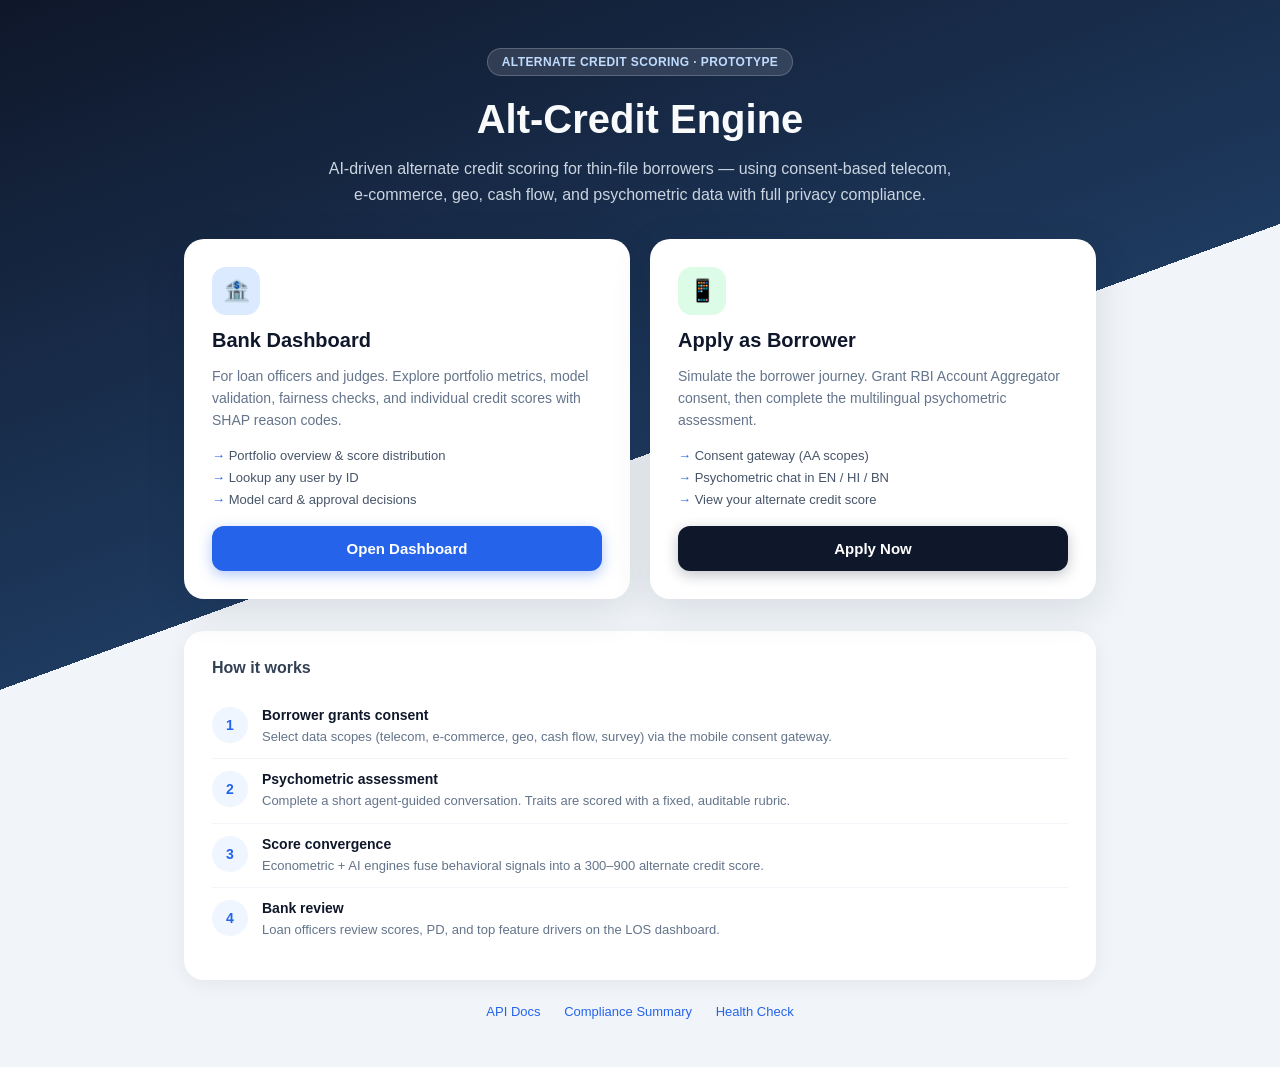
==== frontend/index.html @ 8cc3a541 "smol edits" ====
<!DOCTYPE html>
<html lang="en">
<head>
  <meta charset="UTF-8">
  <meta name="viewport" content="width=device-width, initial-scale=1.0">
  <title>Alt-Credit Engine</title>
  <style>
    * { box-sizing: border-box; margin: 0; padding: 0; }
    body {
      font-family: -apple-system, BlinkMacSystemFont, "Segoe UI", Roboto, sans-serif;
      background: linear-gradient(160deg, #0f172a 0%, #1e3a5f 45%, #f1f5f9 45%);
      color: #1e293b;
      min-height: 100vh;
    }
    .hero {
      max-width: 960px;
      margin: 0 auto;
      padding: 48px 24px 32px;
      color: #f8fafc;
      text-align: center;
    }
    .hero-badge {
      display: inline-block;
      padding: 6px 14px;
      border-radius: 999px;
      background: rgba(255,255,255,0.12);
      border: 1px solid rgba(255,255,255,0.2);
      font-size: 12px;
      font-weight: 600;
      letter-spacing: 0.4px;
      text-transform: uppercase;
      color: #bfdbfe;
      margin-bottom: 20px;
    }
    .hero h1 {
      font-size: clamp(28px, 5vw, 40px);
      font-weight: 800;
      line-height: 1.15;
      margin-bottom: 14px;
    }
    .hero p {
      font-size: 16px;
      line-height: 1.6;
      color: #cbd5e1;
      max-width: 640px;
      margin: 0 auto;
    }
    .container {
      max-width: 960px;
      margin: 0 auto;
      padding: 0 24px 48px;
    }
    .cards {
      display: grid;
      grid-template-columns: repeat(auto-fit, minmax(280px, 1fr));
      gap: 20px;
      margin-bottom: 32px;
    }
    .card {
      background: white;
      border-radius: 20px;
      padding: 28px;
      box-shadow: 0 10px 40px rgba(15, 23, 42, 0.12);
      display: flex;
      flex-direction: column;
      gap: 14px;
    }
    .card-icon {
      width: 48px;
      height: 48px;
      border-radius: 14px;
      display: flex;
      align-items: center;
      justify-content: center;
      font-size: 22px;
    }
    .card-icon.bank { background: #dbeafe; }
    .card-icon.borrower { background: #dcfce7; }
    .card h2 {
      font-size: 20px;
      font-weight: 700;
      color: #0f172a;
    }
    .card p {
      font-size: 14px;
      line-height: 1.55;
      color: #64748b;
      flex: 1;
    }
    .card ul {
      list-style: none;
      font-size: 13px;
      color: #475569;
      line-height: 1.7;
    }
    .card ul li::before {
      content: "→ ";
      color: #2563eb;
      font-weight: 700;
    }
    .btn {
      display: inline-flex;
      align-items: center;
      justify-content: center;
      gap: 8px;
      padding: 14px 20px;
      border-radius: 12px;
      font-size: 15px;
      font-weight: 700;
      text-decoration: none;
      border: none;
      cursor: pointer;
      transition: transform 0.15s ease, box-shadow 0.15s ease;
    }
    .btn:hover { transform: translateY(-1px); }
    .btn-primary {
      background: #2563eb;
      color: white;
      box-shadow: 0 4px 14px rgba(37, 99, 235, 0.35);
    }
    .btn-secondary {
      background: #0f172a;
      color: white;
      box-shadow: 0 4px 14px rgba(15, 23, 42, 0.25);
    }
    .steps {
      background: white;
      border-radius: 20px;
      padding: 28px;
      box-shadow: 0 4px 20px rgba(15, 23, 42, 0.06);
      margin-bottom: 24px;
    }
    .steps h3 {
      font-size: 16px;
      font-weight: 700;
      color: #334155;
      margin-bottom: 18px;
    }
    .step-row {
      display: grid;
      grid-template-columns: 36px 1fr;
      gap: 14px;
      padding: 12px 0;
      border-bottom: 1px solid #f1f5f9;
    }
    .step-row:last-child { border-bottom: none; }
    .step-num {
      width: 36px;
      height: 36px;
      border-radius: 50%;
      background: #eff6ff;
      color: #2563eb;
      font-weight: 800;
      font-size: 14px;
      display: flex;
      align-items: center;
      justify-content: center;
    }
    .step-row strong {
      display: block;
      font-size: 14px;
      color: #0f172a;
      margin-bottom: 4px;
    }
    .step-row span {
      font-size: 13px;
      color: #64748b;
      line-height: 1.5;
    }
    .footer-links {
      text-align: center;
      font-size: 13px;
      color: #64748b;
    }
    .footer-links a {
      color: #2563eb;
      text-decoration: none;
      margin: 0 10px;
    }
    .footer-links a:hover { text-decoration: underline; }
  </style>
</head>
<body>
  <section class="hero">
    <div class="hero-badge">Alternate Credit Scoring · Prototype</div>
    <h1>Alt-Credit Engine</h1>
    <p>
      AI-driven alternate credit scoring for thin-file borrowers — using consent-based
      telecom, e-commerce, geo, cash flow, and psychometric data with full privacy compliance.
    </p>
  </section>

  <div class="container">
    <div class="cards">
      <article class="card">
        <div class="card-icon bank">🏦</div>
        <h2>Bank Dashboard</h2>
        <p>
          For loan officers and judges. Explore portfolio metrics, model validation,
          fairness checks, and individual credit scores with SHAP reason codes.
        </p>
        <ul>
          <li>Portfolio overview &amp; score distribution</li>
          <li>Lookup any user by ID</li>
          <li>Model card &amp; approval decisions</li>
        </ul>
        <a class="btn btn-primary" href="/dashboard">Open Dashboard</a>
      </article>

      <article class="card">
        <div class="card-icon borrower">📱</div>
        <h2>Apply as Borrower</h2>
        <p>
          Simulate the borrower journey. Grant RBI Account Aggregator consent,
          then complete the multilingual psychometric assessment.
        </p>
        <ul>
          <li>Consent gateway (AA scopes)</li>
          <li>Psychometric chat in EN / HI / BN</li>
          <li>View your alternate credit score</li>
        </ul>
        <a class="btn btn-secondary" href="/apply">Apply Now</a>
      </article>
    </div>

    <div class="steps">
      <h3>How it works</h3>
      <div class="step-row">
        <div class="step-num">1</div>
        <div>
          <strong>Borrower grants consent</strong>
          <span>Select data scopes (telecom, e-commerce, geo, cash flow, survey) via the mobile consent gateway.</span>
        </div>
      </div>
      <div class="step-row">
        <div class="step-num">2</div>
        <div>
          <strong>Psychometric assessment</strong>
          <span>Complete a short agent-guided conversation. Traits are scored with a fixed, auditable rubric.</span>
        </div>
      </div>
      <div class="step-row">
        <div class="step-num">3</div>
        <div>
          <strong>Score convergence</strong>
          <span>Econometric + AI engines fuse behavioral signals into a 300–900 alternate credit score.</span>
        </div>
      </div>
      <div class="step-row">
        <div class="step-num">4</div>
        <div>
          <strong>Bank review</strong>
          <span>Loan officers review scores, PD, and top feature drivers on the LOS dashboard.</span>
        </div>
      </div>
    </div>

    <div class="footer-links">
      <a href="/docs">API Docs</a>
      <a href="/consent/compliance">Compliance Summary</a>
      <a href="/health">Health Check</a>
    </div>
  </div>
</body>
</html>
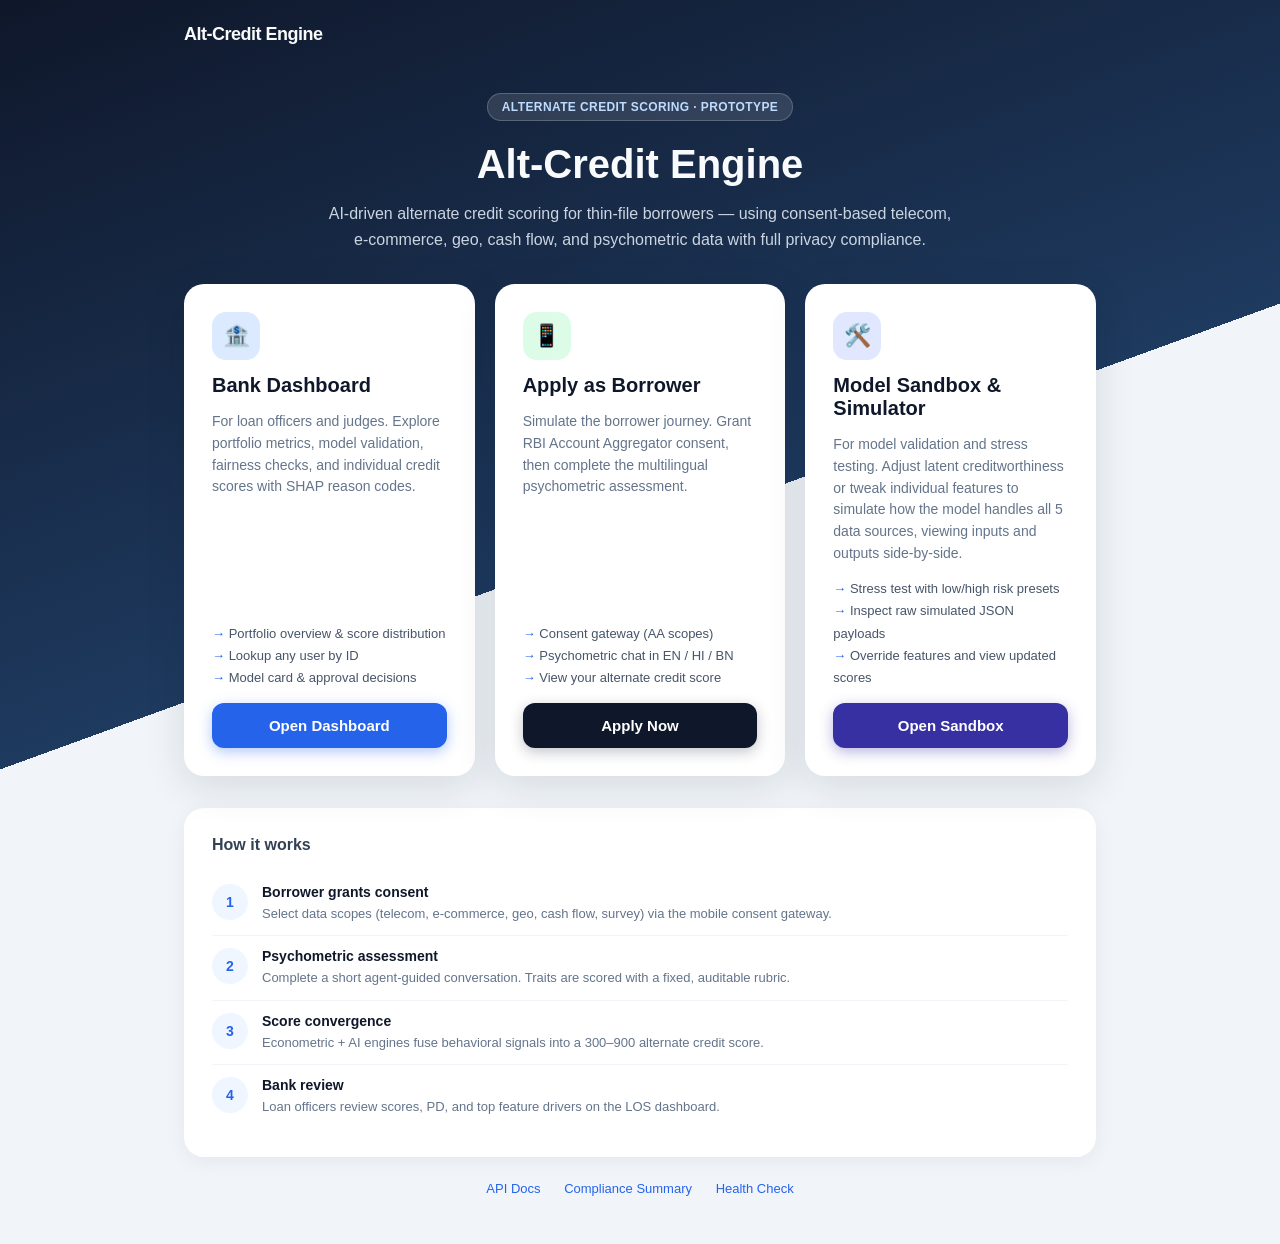
==== commit af029cef: "Bubi's first edits" ====
--- a/frontend/index.html
+++ b/frontend/index.html
@@ -1,17 +1,24 @@
 <!DOCTYPE html>
 <html lang="en">
+
 <head>
   <meta charset="UTF-8">
   <meta name="viewport" content="width=device-width, initial-scale=1.0">
   <title>Alt-Credit Engine</title>
   <style>
-    * { box-sizing: border-box; margin: 0; padding: 0; }
+    * {
+      box-sizing: border-box;
+      margin: 0;
+      padding: 0;
+    }
+
     body {
       font-family: -apple-system, BlinkMacSystemFont, "Segoe UI", Roboto, sans-serif;
       background: linear-gradient(160deg, #0f172a 0%, #1e3a5f 45%, #f1f5f9 45%);
       color: #1e293b;
       min-height: 100vh;
     }
+
     .hero {
       max-width: 960px;
       margin: 0 auto;
@@ -19,12 +26,13 @@
       color: #f8fafc;
       text-align: center;
     }
+
     .hero-badge {
       display: inline-block;
       padding: 6px 14px;
       border-radius: 999px;
-      background: rgba(255,255,255,0.12);
-      border: 1px solid rgba(255,255,255,0.2);
+      background: rgba(255, 255, 255, 0.12);
+      border: 1px solid rgba(255, 255, 255, 0.2);
       font-size: 12px;
       font-weight: 600;
       letter-spacing: 0.4px;
@@ -32,12 +40,14 @@
       color: #bfdbfe;
       margin-bottom: 20px;
     }
+
     .hero h1 {
       font-size: clamp(28px, 5vw, 40px);
       font-weight: 800;
       line-height: 1.15;
       margin-bottom: 14px;
     }
+
     .hero p {
       font-size: 16px;
       line-height: 1.6;
@@ -45,17 +55,20 @@
       max-width: 640px;
       margin: 0 auto;
     }
+
     .container {
       max-width: 960px;
       margin: 0 auto;
       padding: 0 24px 48px;
     }
+
     .cards {
       display: grid;
       grid-template-columns: repeat(auto-fit, minmax(280px, 1fr));
       gap: 20px;
       margin-bottom: 32px;
     }
+
     .card {
       background: white;
       border-radius: 20px;
@@ -65,6 +78,7 @@
       flex-direction: column;
       gap: 14px;
     }
+
     .card-icon {
       width: 48px;
       height: 48px;
@@ -74,30 +88,41 @@
       justify-content: center;
       font-size: 22px;
     }
-    .card-icon.bank { background: #dbeafe; }
-    .card-icon.borrower { background: #dcfce7; }
+
+    .card-icon.bank {
+      background: #dbeafe;
+    }
+
+    .card-icon.borrower {
+      background: #dcfce7;
+    }
+
     .card h2 {
       font-size: 20px;
       font-weight: 700;
       color: #0f172a;
     }
+
     .card p {
       font-size: 14px;
       line-height: 1.55;
       color: #64748b;
       flex: 1;
     }
+
     .card ul {
       list-style: none;
       font-size: 13px;
       color: #475569;
       line-height: 1.7;
     }
+
     .card ul li::before {
       content: "→ ";
       color: #2563eb;
       font-weight: 700;
     }
+
     .btn {
       display: inline-flex;
       align-items: center;
@@ -112,17 +137,23 @@
       cursor: pointer;
       transition: transform 0.15s ease, box-shadow 0.15s ease;
     }
-    .btn:hover { transform: translateY(-1px); }
+
+    .btn:hover {
+      transform: translateY(-1px);
+    }
+
     .btn-primary {
       background: #2563eb;
       color: white;
       box-shadow: 0 4px 14px rgba(37, 99, 235, 0.35);
     }
+
     .btn-secondary {
       background: #0f172a;
       color: white;
       box-shadow: 0 4px 14px rgba(15, 23, 42, 0.25);
     }
+
     .steps {
       background: white;
       border-radius: 20px;
@@ -130,12 +161,14 @@
       box-shadow: 0 4px 20px rgba(15, 23, 42, 0.06);
       margin-bottom: 24px;
     }
+
     .steps h3 {
       font-size: 16px;
       font-weight: 700;
       color: #334155;
       margin-bottom: 18px;
     }
+
     .step-row {
       display: grid;
       grid-template-columns: 36px 1fr;
@@ -143,7 +176,11 @@
       padding: 12px 0;
       border-bottom: 1px solid #f1f5f9;
     }
-    .step-row:last-child { border-bottom: none; }
+
+    .step-row:last-child {
+      border-bottom: none;
+    }
+
     .step-num {
       width: 36px;
       height: 36px;
@@ -156,35 +193,97 @@
       align-items: center;
       justify-content: center;
     }
+
     .step-row strong {
       display: block;
       font-size: 14px;
       color: #0f172a;
       margin-bottom: 4px;
     }
+
     .step-row span {
       font-size: 13px;
       color: #64748b;
       line-height: 1.5;
     }
+
     .footer-links {
       text-align: center;
       font-size: 13px;
       color: #64748b;
     }
+
     .footer-links a {
       color: #2563eb;
       text-decoration: none;
       margin: 0 10px;
     }
-    .footer-links a:hover { text-decoration: underline; }
+
+    .footer-links a:hover {
+      text-decoration: underline;
+    }
+
+    .topbar-container {
+      max-width: 960px;
+      margin: 0 auto;
+      padding: 24px 24px 0;
+      display: flex;
+      justify-content: space-between;
+      align-items: center;
+    }
+
+    .topbar-logo {
+      font-size: 18px;
+      font-weight: 800;
+      color: #f8fafc;
+      letter-spacing: -0.5px;
+    }
+
+    .lang-selector {
+      display: flex;
+      gap: 6px;
+      background: rgba(255, 255, 255, 0.06);
+      border: 1px solid rgba(255, 255, 255, 0.12);
+      padding: 4px;
+      border-radius: 12px;
+    }
+
+    .lang-btn {
+      background: transparent;
+      border: none;
+      color: #94a3b8;
+      padding: 6px 12px;
+      border-radius: 8px;
+      font-size: 13px;
+      font-weight: 600;
+      cursor: pointer;
+      transition: all 0.2s ease;
+    }
+
+    .lang-btn:hover {
+      color: #f8fafc;
+      background: rgba(255, 255, 255, 0.05);
+    }
+
+    .lang-btn.active {
+      color: #ffffff;
+      background: #2563eb;
+      box-shadow: 0 2px 8px rgba(37, 99, 235, 0.35);
+    }
   </style>
+  <script src="/static/translations.js"></script>
 </head>
+
 <body>
+  <header class="topbar-container">
+    <div class="topbar-logo">Alt-Credit Engine</div>
+    <div id="language-selector-root"></div>
+  </header>
+
   <section class="hero">
-    <div class="hero-badge">Alternate Credit Scoring · Prototype</div>
-    <h1>Alt-Credit Engine</h1>
-    <p>
+    <div class="hero-badge" data-i18n="hero-badge">Alternate Credit Scoring · Prototype</div>
+    <h1 data-i18n="hero-title">Alt-Credit Engine</h1>
+    <p data-i18n="hero-subtitle">
       AI-driven alternate credit scoring for thin-file borrowers — using consent-based
       telecom, e-commerce, geo, cash flow, and psychometric data with full privacy compliance.
     </p>
@@ -194,72 +293,95 @@
     <div class="cards">
       <article class="card">
         <div class="card-icon bank">🏦</div>
-        <h2>Bank Dashboard</h2>
-        <p>
+        <h2 data-i18n="card-dashboard-title">Bank Dashboard</h2>
+        <p data-i18n="card-dashboard-desc">
           For loan officers and judges. Explore portfolio metrics, model validation,
           fairness checks, and individual credit scores with SHAP reason codes.
         </p>
         <ul>
-          <li>Portfolio overview &amp; score distribution</li>
-          <li>Lookup any user by ID</li>
-          <li>Model card &amp; approval decisions</li>
+          <li data-i18n="card-dashboard-li1">Portfolio overview &amp; score distribution</li>
+          <li data-i18n="card-dashboard-li2">Lookup any user by ID</li>
+          <li data-i18n="card-dashboard-li3">Model card &amp; approval decisions</li>
         </ul>
-        <a class="btn btn-primary" href="/dashboard">Open Dashboard</a>
+        <a class="btn btn-primary" href="/dashboard" data-i18n="card-dashboard-btn">Open Dashboard</a>
       </article>
 
       <article class="card">
         <div class="card-icon borrower">📱</div>
-        <h2>Apply as Borrower</h2>
-        <p>
+        <h2 data-i18n="card-apply-title">Apply as Borrower</h2>
+        <p data-i18n="card-apply-desc">
           Simulate the borrower journey. Grant RBI Account Aggregator consent,
           then complete the multilingual psychometric assessment.
         </p>
         <ul>
-          <li>Consent gateway (AA scopes)</li>
-          <li>Psychometric chat in EN / HI / BN</li>
-          <li>View your alternate credit score</li>
+          <li data-i18n="card-apply-li1">Consent gateway (AA scopes)</li>
+          <li data-i18n="card-apply-li2">Psychometric chat in EN / HI / BN</li>
+          <li data-i18n="card-apply-li3">View your alternate credit score</li>
         </ul>
-        <a class="btn btn-secondary" href="/apply">Apply Now</a>
+        <a class="btn btn-secondary" href="/apply" data-i18n="card-apply-btn">Apply Now</a>
+      </article>
+
+      <article class="card">
+        <div class="card-icon" style="background:#e0e7ff; color:#3730a3;">🛠️</div>
+        <h2 data-i18n="card-sandbox-title">Model Sandbox &amp; Simulator</h2>
+        <p data-i18n="card-sandbox-desc">
+          For model validation and stress testing. Adjust latent creditworthiness or tweak individual features to
+          simulate how the model handles all 5 data sources, viewing inputs and outputs side-by-side.
+        </p>
+        <ul>
+          <li data-i18n="card-sandbox-li1">Stress test with low/high risk presets</li>
+          <li data-i18n="card-sandbox-li2">Inspect raw simulated JSON payloads</li>
+          <li data-i18n="card-sandbox-li3">Override features and view updated scores</li>
+        </ul>
+        <a class="btn btn-secondary" href="/sandbox" data-i18n="card-sandbox-btn"
+          style="background:#3730a3; color:white; box-shadow:0 4px 14px rgba(55,48,163,0.35);">Open Sandbox</a>
       </article>
     </div>
 
     <div class="steps">
-      <h3>How it works</h3>
+      <h3 data-i18n="steps-title">How it works</h3>
       <div class="step-row">
         <div class="step-num">1</div>
         <div>
-          <strong>Borrower grants consent</strong>
-          <span>Select data scopes (telecom, e-commerce, geo, cash flow, survey) via the mobile consent gateway.</span>
+          <strong data-i18n="step1-title">Borrower grants consent</strong>
+          <span data-i18n="step1-desc">Select data scopes (telecom, e-commerce, geo, cash flow, survey) via the mobile consent gateway.</span>
         </div>
       </div>
       <div class="step-row">
         <div class="step-num">2</div>
         <div>
-          <strong>Psychometric assessment</strong>
-          <span>Complete a short agent-guided conversation. Traits are scored with a fixed, auditable rubric.</span>
+          <strong data-i18n="step2-title">Psychometric assessment</strong>
+          <span data-i18n="step2-desc">Complete a short agent-guided conversation. Traits are scored with a fixed, auditable rubric.</span>
         </div>
       </div>
       <div class="step-row">
         <div class="step-num">3</div>
         <div>
-          <strong>Score convergence</strong>
-          <span>Econometric + AI engines fuse behavioral signals into a 300–900 alternate credit score.</span>
+          <strong data-i18n="step3-title">Score convergence</strong>
+          <span data-i18n="step3-desc">Econometric + AI engines fuse behavioral signals into a 300–900 alternate credit score.</span>
         </div>
       </div>
       <div class="step-row">
         <div class="step-num">4</div>
         <div>
-          <strong>Bank review</strong>
-          <span>Loan officers review scores, PD, and top feature drivers on the LOS dashboard.</span>
+          <strong data-i18n="step4-title">Bank review</strong>
+          <span data-i18n="step4-desc">Loan officers review scores, PD, and top feature drivers on the LOS dashboard.</span>
         </div>
       </div>
     </div>
 
     <div class="footer-links">
-      <a href="/docs">API Docs</a>
-      <a href="/consent/compliance">Compliance Summary</a>
-      <a href="/health">Health Check</a>
+      <a href="/docs" data-i18n="footer-docs">API Docs</a>
+      <a href="/consent/compliance" data-i18n="footer-compliance">Compliance Summary</a>
+      <a href="/health" data-i18n="footer-health">Health Check</a>
     </div>
   </div>
+
+  <script>
+    document.addEventListener('DOMContentLoaded', () => {
+      setupLanguageSelector('language-selector-root');
+    });
+  </script>
 </body>
-</html>
+
+</html>
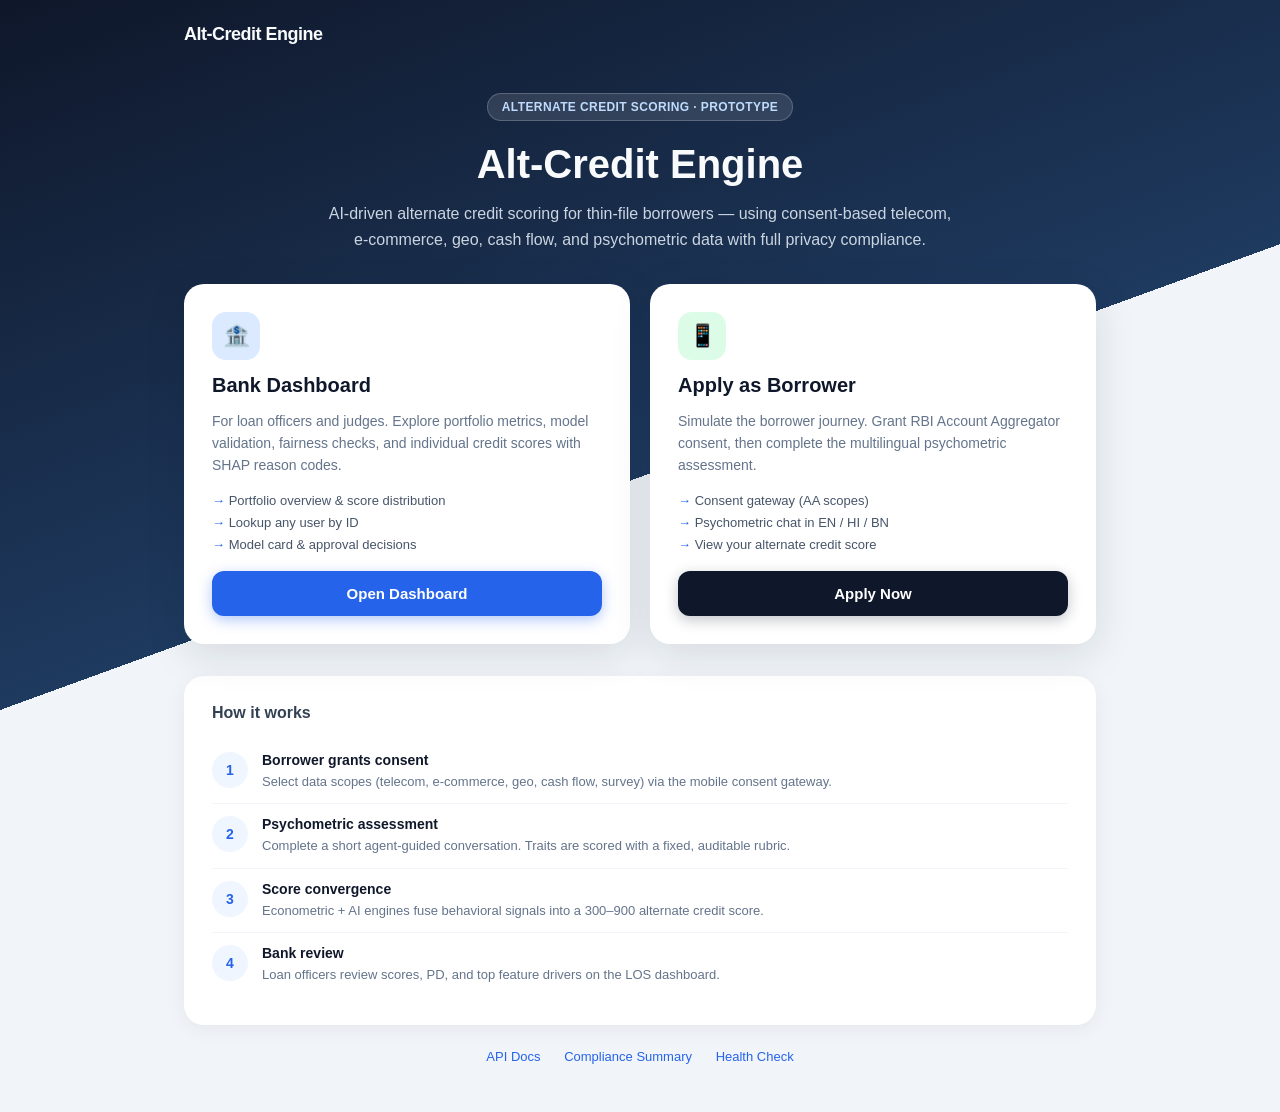
==== commit c22b2342: "Removed Sandbox" ====
--- a/frontend/index.html
+++ b/frontend/index.html
@@ -319,22 +319,6 @@
           <li data-i18n="card-apply-li3">View your alternate credit score</li>
         </ul>
         <a class="btn btn-secondary" href="/apply" data-i18n="card-apply-btn">Apply Now</a>
-      </article>
-
-      <article class="card">
-        <div class="card-icon" style="background:#e0e7ff; color:#3730a3;">🛠️</div>
-        <h2 data-i18n="card-sandbox-title">Model Sandbox &amp; Simulator</h2>
-        <p data-i18n="card-sandbox-desc">
-          For model validation and stress testing. Adjust latent creditworthiness or tweak individual features to
-          simulate how the model handles all 5 data sources, viewing inputs and outputs side-by-side.
-        </p>
-        <ul>
-          <li data-i18n="card-sandbox-li1">Stress test with low/high risk presets</li>
-          <li data-i18n="card-sandbox-li2">Inspect raw simulated JSON payloads</li>
-          <li data-i18n="card-sandbox-li3">Override features and view updated scores</li>
-        </ul>
-        <a class="btn btn-secondary" href="/sandbox" data-i18n="card-sandbox-btn"
-          style="background:#3730a3; color:white; box-shadow:0 4px 14px rgba(55,48,163,0.35);">Open Sandbox</a>
       </article>
     </div>
 
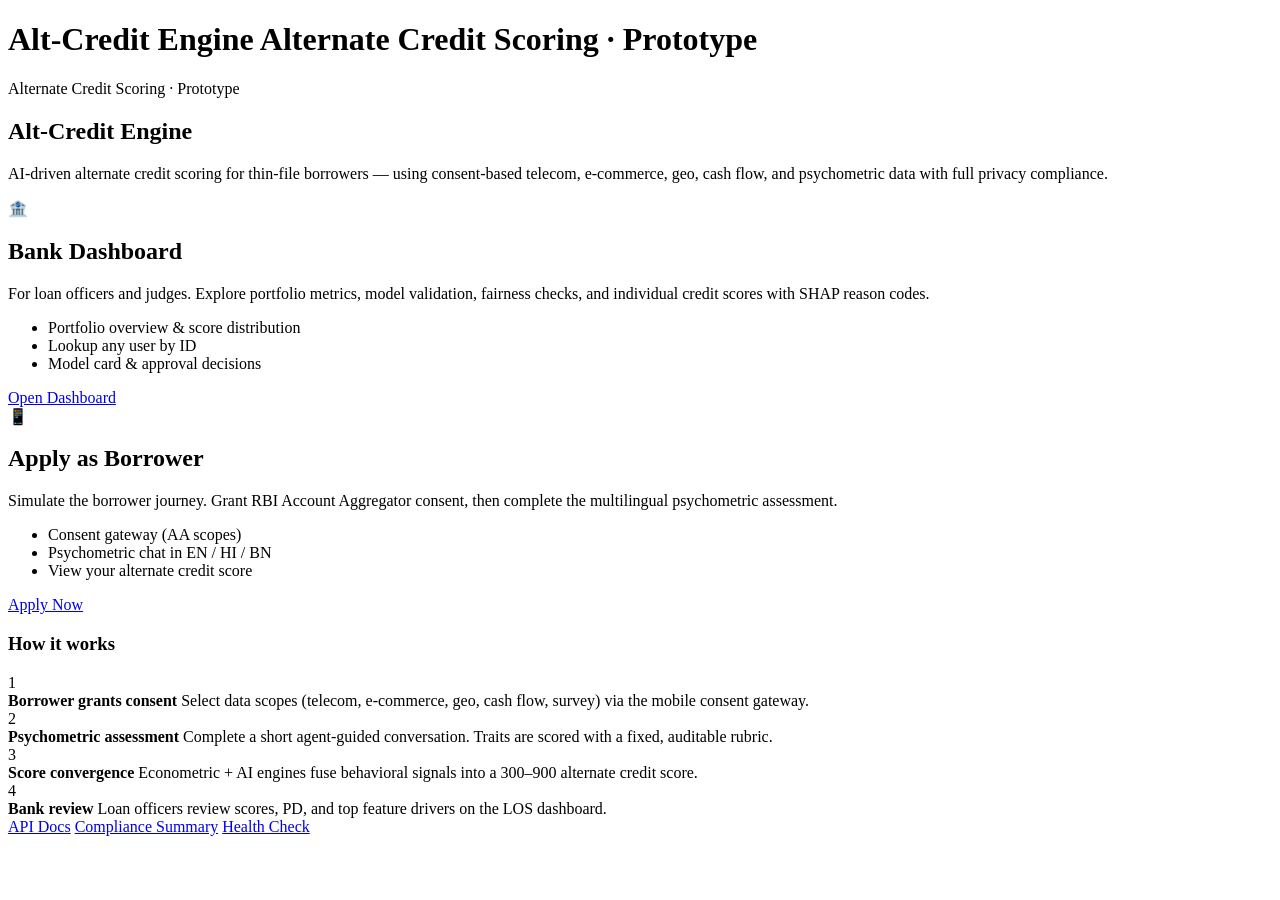
==== commit 7a61ab2d: "Modifications" ====
--- a/frontend/index.html
+++ b/frontend/index.html
@@ -5,279 +5,30 @@
   <meta charset="UTF-8">
   <meta name="viewport" content="width=device-width, initial-scale=1.0">
   <title>Alt-Credit Engine</title>
-  <style>
-    * {
-      box-sizing: border-box;
-      margin: 0;
-      padding: 0;
-    }
-
-    body {
-      font-family: -apple-system, BlinkMacSystemFont, "Segoe UI", Roboto, sans-serif;
-      background: linear-gradient(160deg, #0f172a 0%, #1e3a5f 45%, #f1f5f9 45%);
-      color: #1e293b;
-      min-height: 100vh;
-    }
-
-    .hero {
-      max-width: 960px;
-      margin: 0 auto;
-      padding: 48px 24px 32px;
-      color: #f8fafc;
-      text-align: center;
-    }
-
-    .hero-badge {
-      display: inline-block;
-      padding: 6px 14px;
-      border-radius: 999px;
-      background: rgba(255, 255, 255, 0.12);
-      border: 1px solid rgba(255, 255, 255, 0.2);
-      font-size: 12px;
-      font-weight: 600;
-      letter-spacing: 0.4px;
-      text-transform: uppercase;
-      color: #bfdbfe;
-      margin-bottom: 20px;
-    }
-
-    .hero h1 {
-      font-size: clamp(28px, 5vw, 40px);
-      font-weight: 800;
-      line-height: 1.15;
-      margin-bottom: 14px;
-    }
-
-    .hero p {
-      font-size: 16px;
-      line-height: 1.6;
-      color: #cbd5e1;
-      max-width: 640px;
-      margin: 0 auto;
-    }
-
-    .container {
-      max-width: 960px;
-      margin: 0 auto;
-      padding: 0 24px 48px;
-    }
-
-    .cards {
-      display: grid;
-      grid-template-columns: repeat(auto-fit, minmax(280px, 1fr));
-      gap: 20px;
-      margin-bottom: 32px;
-    }
-
-    .card {
-      background: white;
-      border-radius: 20px;
-      padding: 28px;
-      box-shadow: 0 10px 40px rgba(15, 23, 42, 0.12);
-      display: flex;
-      flex-direction: column;
-      gap: 14px;
-    }
-
-    .card-icon {
-      width: 48px;
-      height: 48px;
-      border-radius: 14px;
-      display: flex;
-      align-items: center;
-      justify-content: center;
-      font-size: 22px;
-    }
-
-    .card-icon.bank {
-      background: #dbeafe;
-    }
-
-    .card-icon.borrower {
-      background: #dcfce7;
-    }
-
-    .card h2 {
-      font-size: 20px;
-      font-weight: 700;
-      color: #0f172a;
-    }
-
-    .card p {
-      font-size: 14px;
-      line-height: 1.55;
-      color: #64748b;
-      flex: 1;
-    }
-
-    .card ul {
-      list-style: none;
-      font-size: 13px;
-      color: #475569;
-      line-height: 1.7;
-    }
-
-    .card ul li::before {
-      content: "→ ";
-      color: #2563eb;
-      font-weight: 700;
-    }
-
-    .btn {
-      display: inline-flex;
-      align-items: center;
-      justify-content: center;
-      gap: 8px;
-      padding: 14px 20px;
-      border-radius: 12px;
-      font-size: 15px;
-      font-weight: 700;
-      text-decoration: none;
-      border: none;
-      cursor: pointer;
-      transition: transform 0.15s ease, box-shadow 0.15s ease;
-    }
-
-    .btn:hover {
-      transform: translateY(-1px);
-    }
-
-    .btn-primary {
-      background: #2563eb;
-      color: white;
-      box-shadow: 0 4px 14px rgba(37, 99, 235, 0.35);
-    }
-
-    .btn-secondary {
-      background: #0f172a;
-      color: white;
-      box-shadow: 0 4px 14px rgba(15, 23, 42, 0.25);
-    }
-
-    .steps {
-      background: white;
-      border-radius: 20px;
-      padding: 28px;
-      box-shadow: 0 4px 20px rgba(15, 23, 42, 0.06);
-      margin-bottom: 24px;
-    }
-
-    .steps h3 {
-      font-size: 16px;
-      font-weight: 700;
-      color: #334155;
-      margin-bottom: 18px;
-    }
-
-    .step-row {
-      display: grid;
-      grid-template-columns: 36px 1fr;
-      gap: 14px;
-      padding: 12px 0;
-      border-bottom: 1px solid #f1f5f9;
-    }
-
-    .step-row:last-child {
-      border-bottom: none;
-    }
-
-    .step-num {
-      width: 36px;
-      height: 36px;
-      border-radius: 50%;
-      background: #eff6ff;
-      color: #2563eb;
-      font-weight: 800;
-      font-size: 14px;
-      display: flex;
-      align-items: center;
-      justify-content: center;
-    }
-
-    .step-row strong {
-      display: block;
-      font-size: 14px;
-      color: #0f172a;
-      margin-bottom: 4px;
-    }
-
-    .step-row span {
-      font-size: 13px;
-      color: #64748b;
-      line-height: 1.5;
-    }
-
-    .footer-links {
-      text-align: center;
-      font-size: 13px;
-      color: #64748b;
-    }
-
-    .footer-links a {
-      color: #2563eb;
-      text-decoration: none;
-      margin: 0 10px;
-    }
-
-    .footer-links a:hover {
-      text-decoration: underline;
-    }
-
-    .topbar-container {
-      max-width: 960px;
-      margin: 0 auto;
-      padding: 24px 24px 0;
-      display: flex;
-      justify-content: space-between;
-      align-items: center;
-    }
-
-    .topbar-logo {
-      font-size: 18px;
-      font-weight: 800;
-      color: #f8fafc;
-      letter-spacing: -0.5px;
-    }
-
-    .lang-selector {
-      display: flex;
-      gap: 6px;
-      background: rgba(255, 255, 255, 0.06);
-      border: 1px solid rgba(255, 255, 255, 0.12);
-      padding: 4px;
-      border-radius: 12px;
-    }
-
-    .lang-btn {
-      background: transparent;
-      border: none;
-      color: #94a3b8;
-      padding: 6px 12px;
-      border-radius: 8px;
-      font-size: 13px;
-      font-weight: 600;
-      cursor: pointer;
-      transition: all 0.2s ease;
-    }
-
-    .lang-btn:hover {
-      color: #f8fafc;
-      background: rgba(255, 255, 255, 0.05);
-    }
-
-    .lang-btn.active {
-      color: #ffffff;
-      background: #2563eb;
-      box-shadow: 0 2px 8px rgba(37, 99, 235, 0.35);
-    }
-  </style>
-  <script src="/static/translations.js"></script>
+  <link rel="stylesheet" href="/static/css/global.css?v=1.0.0">
+  <link rel="stylesheet" href="/static/css/index.css?v=1.0.0">
+  <script src="/static/translations.js?v=1.0.2"></script>
 </head>
 
 <body>
-  <header class="topbar-container">
-    <div class="topbar-logo">Alt-Credit Engine</div>
-    <div id="language-selector-root"></div>
+  <div id="timeout-banner" style="display: none; background-color: #fef2f2; border: 1px solid #fee2e2; border-radius: 12px; padding: 16px; margin: 24px auto 0; max-width: 912px; color: #991b1b; align-items: center; justify-content: space-between; box-shadow: 0 4px 12px rgba(153, 27, 27, 0.08);">
+    <div style="display: flex; align-items: center; gap: 12px;">
+      <span style="font-size: 20px;">⚠️</span>
+      <div>
+        <strong style="display: block; font-size: 14px; font-weight: 700;" data-i18n="timeout-title">Session Expired</strong>
+        <span style="font-size: 13px; color: #b91c1c;" data-i18n="timeout-desc">Your session has ended due to inactivity. Please restart your request/review.</span>
+      </div>
+    </div>
+    <button onclick="document.getElementById('timeout-banner').style.display='none'" style="background: none; border: none; font-size: 18px; color: #991b1b; cursor: pointer; font-weight: 700; padding: 4px 8px;">&times;</button>
+  </div>
+
+  <header class="app-header">
+    <div class="app-header-left">
+      <h1><a href="/" style="color: inherit; text-decoration: none;">Alt-Credit Engine</a> <span class="sub" data-i18n="hero-badge">Alternate Credit Scoring · Prototype</span></h1>
+    </div>
+    <div class="app-header-right">
+      <div id="language-selector-root"></div>
+    </div>
   </header>
 
   <section class="hero">
@@ -364,6 +115,18 @@
   <script>
     document.addEventListener('DOMContentLoaded', () => {
       setupLanguageSelector('language-selector-root');
+
+      // Check if timeout query parameter is true
+      const urlParams = new URLSearchParams(window.location.search);
+      if (urlParams.get('timeout') === 'true') {
+        const banner = document.getElementById('timeout-banner');
+        if (banner) {
+          banner.style.display = 'flex';
+        }
+        // Clean up the URL so refreshing doesn't show the timeout banner again
+        const newUrl = window.location.pathname;
+        window.history.replaceState({}, document.title, newUrl);
+      }
     });
   </script>
 </body>
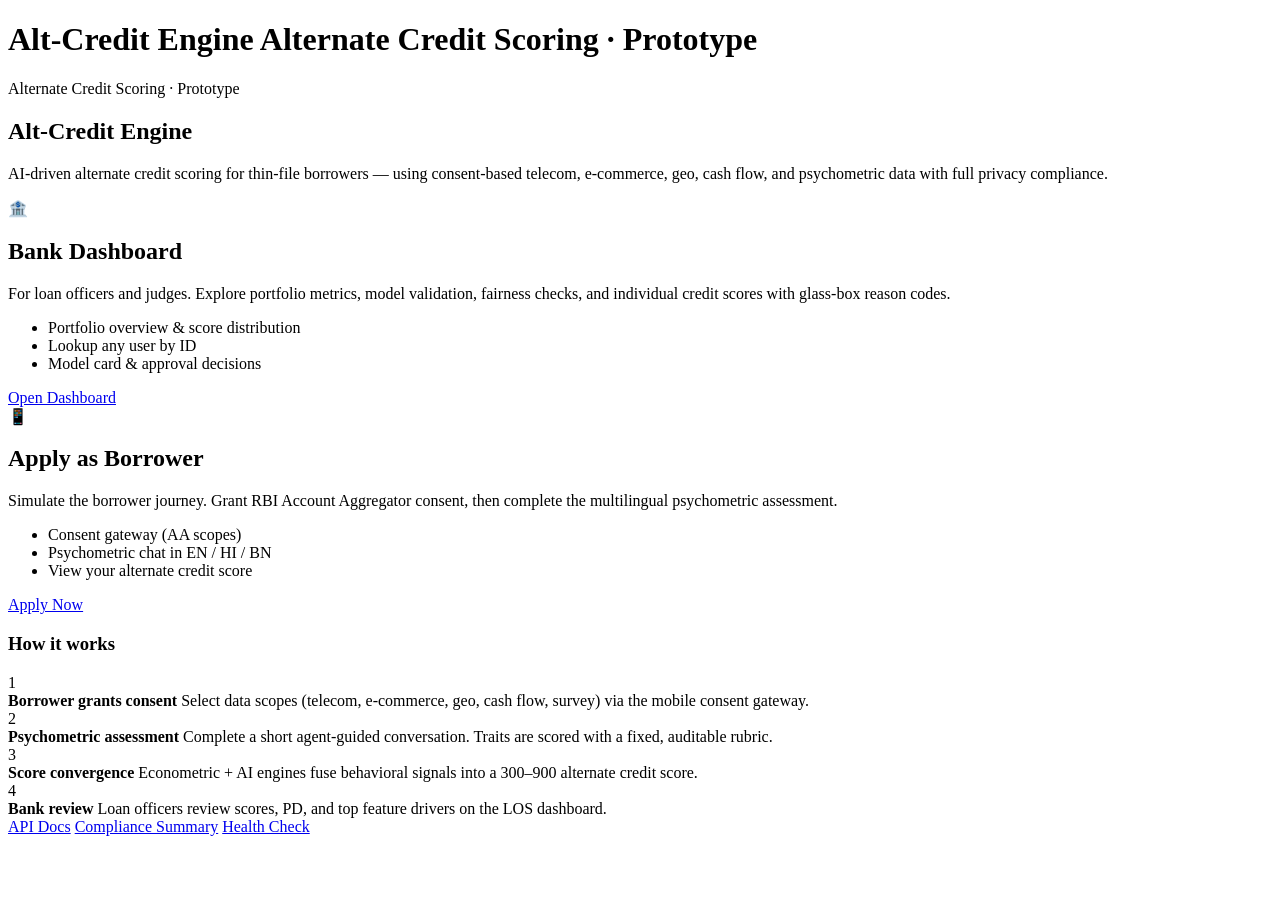
==== commit 8aa62d58: "edits" ====
--- a/frontend/index.html
+++ b/frontend/index.html
@@ -47,7 +47,7 @@
         <h2 data-i18n="card-dashboard-title">Bank Dashboard</h2>
         <p data-i18n="card-dashboard-desc">
           For loan officers and judges. Explore portfolio metrics, model validation,
-          fairness checks, and individual credit scores with SHAP reason codes.
+          fairness checks, and individual credit scores with glass-box reason codes.
         </p>
         <ul>
           <li data-i18n="card-dashboard-li1">Portfolio overview &amp; score distribution</li>
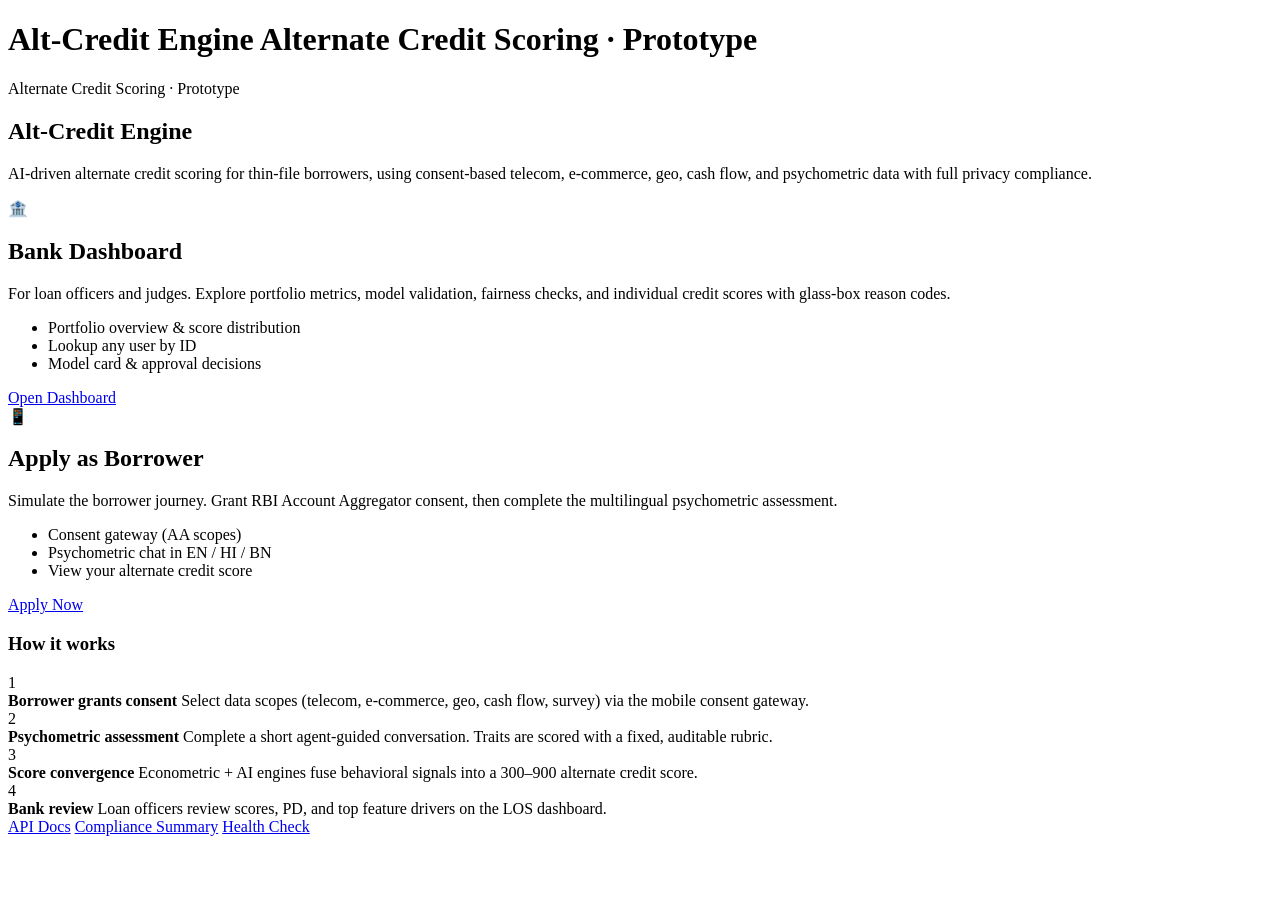
==== commit 7dbcdc59: "onboarding improvements" ====
--- a/frontend/index.html
+++ b/frontend/index.html
@@ -7,7 +7,7 @@
   <title>Alt-Credit Engine</title>
   <link rel="stylesheet" href="/static/css/global.css?v=1.0.0">
   <link rel="stylesheet" href="/static/css/index.css?v=1.0.0">
-  <script src="/static/translations.js?v=1.0.2"></script>
+  <script src="/static/translations.js?v=1.0.4"></script>
 </head>
 
 <body>
@@ -35,7 +35,7 @@
     <div class="hero-badge" data-i18n="hero-badge">Alternate Credit Scoring · Prototype</div>
     <h1 data-i18n="hero-title">Alt-Credit Engine</h1>
     <p data-i18n="hero-subtitle">
-      AI-driven alternate credit scoring for thin-file borrowers — using consent-based
+      AI-driven alternate credit scoring for thin-file borrowers, using consent-based
       telecom, e-commerce, geo, cash flow, and psychometric data with full privacy compliance.
     </p>
   </section>
